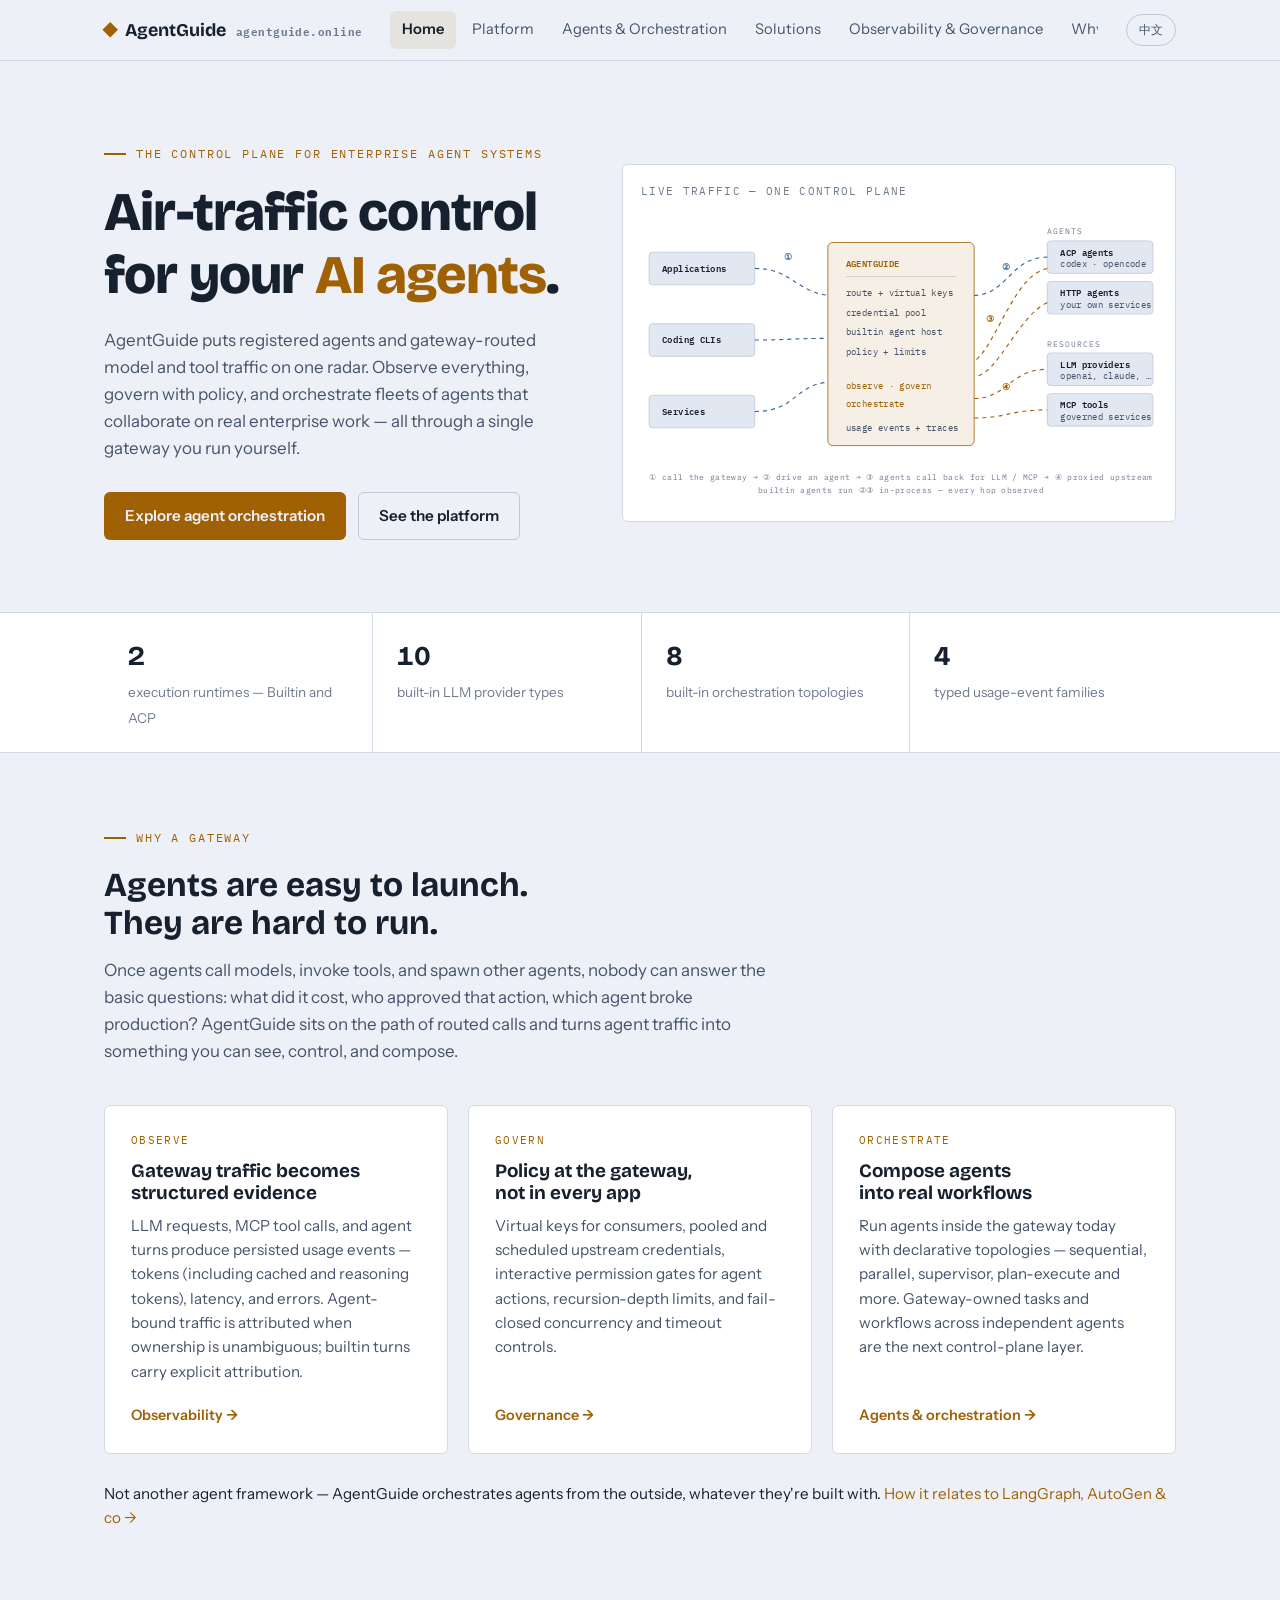
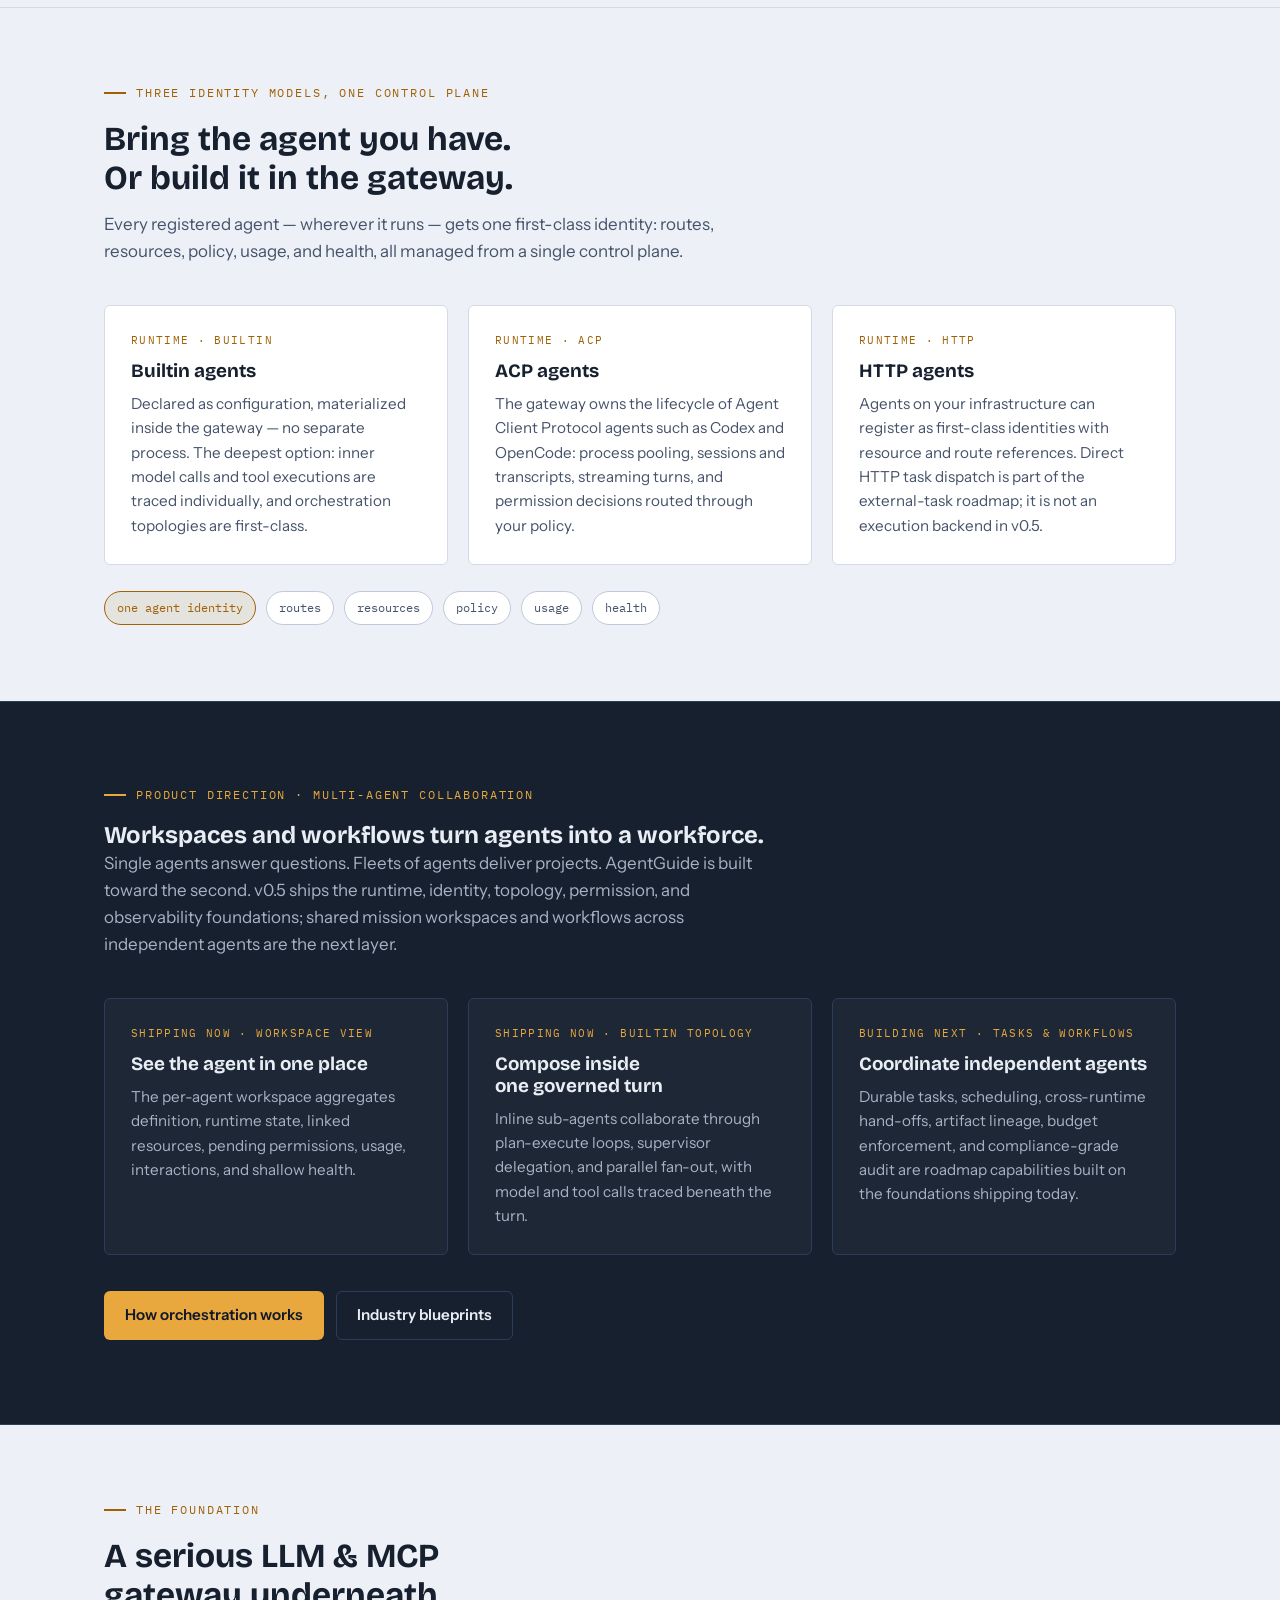
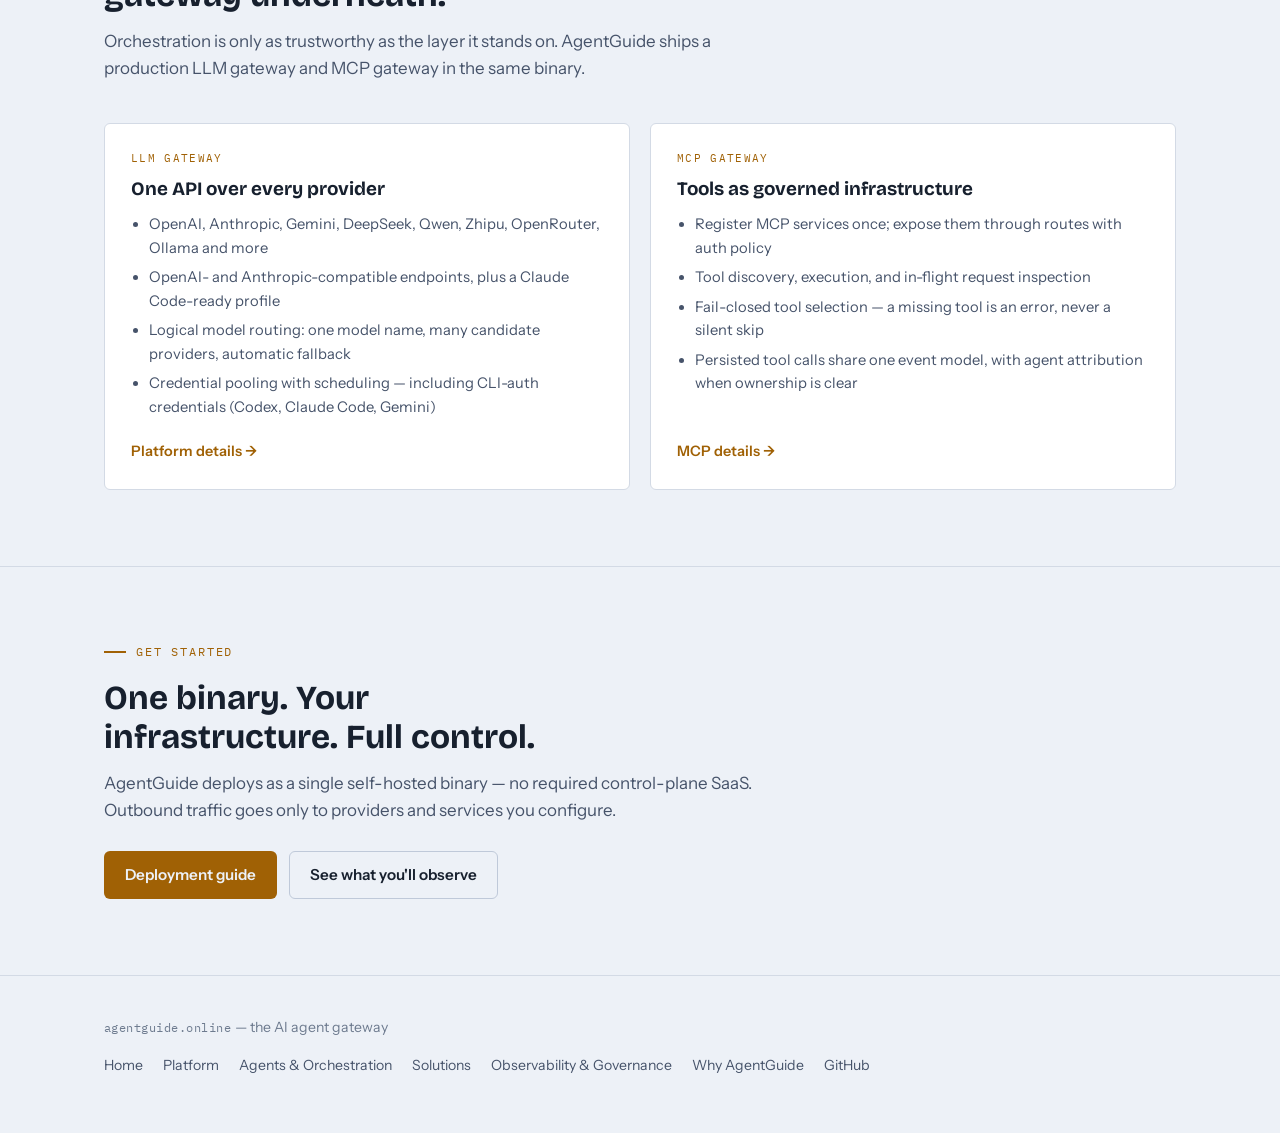
==== website/index.html @ dd6b0e98 "Add product marketing site for agentguide.online" ====
<!doctype html>
<html lang="en">
<head>
<meta charset="utf-8">
<meta name="viewport" content="width=device-width, initial-scale=1">
<title>AgentGuide — Observe, govern &amp; orchestrate your AI agents</title>
<meta name="description" content="AgentGuide is a self-hosted AI agent gateway with shipping runtime, governance, and observability foundations for LLMs, MCP tools, and agents — plus a roadmap for cross-agent orchestration.">
<link rel="preconnect" href="https://fonts.googleapis.com">
<link rel="preconnect" href="https://fonts.gstatic.com" crossorigin>
<link href="https://fonts.googleapis.com/css2?family=Bricolage+Grotesque:wght@600;700;800&family=Instrument+Sans:ital,wght@0,400;0,500;0,600;1,400&family=IBM+Plex+Mono:wght@400;500&display=swap" rel="stylesheet">
<link rel="alternate" hreflang="en" href="https://agentguide.online/">
<link rel="alternate" hreflang="zh" href="https://agentguide.online/zh/">
<link rel="alternate" hreflang="x-default" href="https://agentguide.online/">
<link rel="stylesheet" href="assets/site.css">
</head>
<body>

<header class="nav">
  <div class="wrap nav-inner">
    <a class="brand" href="index.html">
      <span class="brand-mark" aria-hidden="true"></span>
      AgentGuide
      <span class="brand-domain">agentguide.online</span>
    </a>
    <nav class="nav-links" aria-label="Main">
      <a href="index.html" aria-current="page">Home</a>
      <a href="platform.html">Platform</a>
      <a href="agents.html">Agents &amp; Orchestration</a>
      <a href="solutions.html">Solutions</a>
      <a href="observability.html">Observability &amp; Governance</a>
      <a href="why.html">Why AgentGuide</a>
    </nav>
    <a class="lang-switch" href="zh/index.html" lang="zh" hreflang="zh">中文</a>
  </div>
</header>

<main>

  <section class="hero">
    <div class="wrap hero-grid">
      <div>
        <p class="eyebrow">The control plane for enterprise agent systems</p>
        <h1>Air-traffic control for your <em>AI agents</em>.</h1>
        <p class="lede">
          AgentGuide puts registered agents and gateway-routed model and tool traffic on one radar.
          Observe everything, govern with policy, and orchestrate fleets of agents
          that collaborate on real enterprise work — all through a single gateway
          you run yourself.
        </p>
        <div class="cta-row">
          <a class="btn btn-primary" href="agents.html">Explore agent orchestration</a>
          <a class="btn btn-ghost" href="platform.html">See the platform</a>
        </div>
      </div>
      <div class="diagram-frame">
        <span class="kicker">live traffic — one control plane</span>
        <svg viewBox="0 0 640 360" role="img" aria-label="Diagram: consumers drive agents through the AgentGuide gateway; agents call back through the same gateway for LLM and MCP resources">
          <!-- left: consumers -->
          <rect class="dg-box" x="10" y="52" width="130" height="40" rx="4"></rect>
          <text class="dg-label dg-label-strong" x="26" y="76">Applications</text>
          <rect class="dg-box" x="10" y="140" width="130" height="40" rx="4"></rect>
          <text class="dg-label dg-label-strong" x="26" y="164">Coding CLIs</text>
          <rect class="dg-box" x="10" y="228" width="130" height="40" rx="4"></rect>
          <text class="dg-label dg-label-strong" x="26" y="252">Services</text>

          <!-- center: gateway core -->
          <rect class="dg-core" x="230" y="40" width="180" height="250" rx="6"></rect>
          <text class="dg-label dg-label-accent" x="252" y="70" style="font-weight:600">AGENTGUIDE</text>
          <line x1="252" y1="82" x2="388" y2="82" stroke="currentColor" opacity="0.18"></line>
          <text class="dg-label" x="252" y="106">route + virtual keys</text>
          <text class="dg-label" x="252" y="130">credential pool</text>
          <text class="dg-label" x="252" y="154">builtin agent host</text>
          <text class="dg-label" x="252" y="178">policy + limits</text>
          <text class="dg-label dg-label-accent" x="252" y="220">observe · govern</text>
          <text class="dg-label dg-label-accent" x="252" y="242">orchestrate</text>
          <text class="dg-label" x="252" y="272">usage events + traces</text>

          <!-- right: agents — driven by the gateway, calling back through it -->
          <text class="dg-label dg-group" x="500" y="30">agents</text>
          <rect class="dg-box" x="500" y="38" width="130" height="40" rx="4"></rect>
          <text class="dg-label dg-label-strong" x="516" y="56">ACP agents</text>
          <text class="dg-label" x="516" y="70">codex · opencode</text>
          <rect class="dg-box" x="500" y="88" width="130" height="40" rx="4"></rect>
          <text class="dg-label dg-label-strong" x="516" y="106">HTTP agents</text>
          <text class="dg-label" x="516" y="120">your own services</text>

          <!-- right: resources — call-back targets -->
          <text class="dg-label dg-group" x="500" y="168">resources</text>
          <rect class="dg-box" x="500" y="176" width="130" height="40" rx="4"></rect>
          <text class="dg-label dg-label-strong" x="516" y="194">LLM providers</text>
          <text class="dg-label" x="516" y="208">openai, claude, …</text>
          <rect class="dg-box" x="500" y="226" width="130" height="40" rx="4"></rect>
          <text class="dg-label dg-label-strong" x="516" y="244">MCP tools</text>
          <text class="dg-label" x="516" y="258">governed services</text>

          <!-- flows ①②: consumers drive agents -->
          <path class="dg-flow" d="M140 72 C 185 72, 190 100, 230 105"></path>
          <path class="dg-flow" d="M140 160 C 185 160, 185 158, 230 158"></path>
          <path class="dg-flow" d="M140 248 C 190 248, 190 215, 230 212"></path>
          <path class="dg-flow" d="M410 105 C 450 105, 455 58, 500 58"></path>
          <!-- flows ③④: agents call back for LLM / MCP -->
          <path class="dg-flow dg-flow-b" d="M500 72 C 460 80, 440 160, 412 185"></path>
          <path class="dg-flow dg-flow-b" d="M500 114 C 465 130, 440 200, 412 205"></path>
          <path class="dg-flow dg-flow-b" d="M410 232 C 450 232, 455 196, 500 196"></path>
          <path class="dg-flow dg-flow-b" d="M410 256 C 450 256, 455 246, 500 246"></path>

          <!-- flow numbers -->
          <text class="dg-num dg-num-a" x="176" y="62">①</text>
          <text class="dg-num dg-num-a" x="444" y="74">②</text>
          <text class="dg-num dg-num-b" x="424" y="138">③</text>
          <text class="dg-num dg-num-b" x="444" y="222">④</text>

          <!-- caption -->
          <text class="dg-label dg-caption" x="320" y="332">① call the gateway → ② drive an agent → ③ agents call back for LLM / MCP → ④ proxied upstream</text>
          <text class="dg-label dg-caption" x="320" y="348">builtin agents run ②③ in-process — every hop observed</text>
        </svg>
      </div>
    </div>
  </section>

  <div class="stat-strip">
    <div class="wrap stat-strip-inner">
      <div class="stat"><b>2</b><span>execution runtimes — Builtin and ACP</span></div>
      <div class="stat"><b>10</b><span>built-in LLM provider types</span></div>
      <div class="stat"><b>8</b><span>built-in orchestration topologies</span></div>
      <div class="stat"><b>4</b><span>typed usage-event families</span></div>
    </div>
  </div>

  <section class="section">
    <div class="wrap">
      <p class="eyebrow">Why a gateway</p>
      <h2>Agents are easy to launch. They are hard to run.</h2>
      <p class="lede">
        Once agents call models, invoke tools, and spawn other agents, nobody can
        answer the basic questions: what did it cost, who approved that action,
        which agent broke production? AgentGuide sits on the path of routed calls
        and turns agent traffic into something you can see, control, and compose.
      </p>
      <div class="card-grid">
        <div class="card">
          <span class="kicker">Observe</span>
          <h3>Gateway traffic becomes structured evidence</h3>
          <p>
            LLM requests, MCP tool calls, and agent turns produce persisted usage
            events — tokens (including cached and reasoning tokens), latency, and
            errors. Agent-bound traffic is attributed when ownership is unambiguous;
            builtin turns carry explicit attribution.
          </p>
          <a class="more" href="observability.html">Observability →</a>
        </div>
        <div class="card">
          <span class="kicker">Govern</span>
          <h3>Policy at the gateway, not in every app</h3>
          <p>
            Virtual keys for consumers, pooled and scheduled upstream credentials,
            interactive permission gates for agent actions, recursion-depth limits,
            and fail-closed concurrency and timeout controls.
          </p>
          <a class="more" href="observability.html#governance">Governance →</a>
        </div>
        <div class="card">
          <span class="kicker">Orchestrate</span>
          <h3>Compose agents into real workflows</h3>
          <p>
            Run agents inside the gateway today with declarative topologies —
            sequential, parallel, supervisor, plan-execute and more. Gateway-owned
            tasks and workflows across independent agents are the next control-plane layer.
          </p>
          <a class="more" href="agents.html">Agents &amp; orchestration →</a>
        </div>
      </div>
      <p style="margin-top: 28px; font-size: 0.95rem;">
        Not another agent framework — AgentGuide orchestrates agents from the
        outside, whatever they're built with.
        <a href="why.html">How it relates to LangGraph, AutoGen &amp; co →</a>
      </p>
    </div>
  </section>

  <section class="section">
    <div class="wrap">
      <p class="eyebrow">Three identity models, one control plane</p>
      <h2>Bring the agent you have. Or build it in the gateway.</h2>
      <p class="lede">
        Every registered agent — wherever it runs — gets one first-class identity: routes,
        resources, policy, usage, and health, all managed from a single control plane.
      </p>
      <div class="card-grid">
        <div class="card">
          <span class="kicker">runtime · builtin</span>
          <h3>Builtin agents</h3>
          <p>
            Declared as configuration, materialized inside the gateway — no separate
            process. The deepest option: inner model calls and tool executions are
            traced individually, and orchestration topologies are first-class.
          </p>
        </div>
        <div class="card">
          <span class="kicker">runtime · acp</span>
          <h3>ACP agents</h3>
          <p>
            The gateway owns the lifecycle of Agent Client Protocol agents such as
            Codex and OpenCode: process pooling, sessions and transcripts, streaming
            turns, and permission decisions routed through your policy.
          </p>
        </div>
        <div class="card">
          <span class="kicker">runtime · http</span>
          <h3>HTTP agents</h3>
          <p>
            Agents on your infrastructure can register as first-class identities
            with resource and route references. Direct HTTP task dispatch is part
            of the external-task roadmap; it is not an execution backend in v0.5.
          </p>
        </div>
      </div>
      <div class="chip-row">
        <span class="chip chip-accent">one agent identity</span>
        <span class="chip">routes</span>
        <span class="chip">resources</span>
        <span class="chip">policy</span>
        <span class="chip">usage</span>
        <span class="chip">health</span>
      </div>
    </div>
  </section>

  <section class="band">
    <div class="wrap">
      <p class="eyebrow">Product direction · multi-agent collaboration</p>
      <h2>Workspaces and workflows turn agents into a workforce.</h2>
      <p class="lede">
        Single agents answer questions. Fleets of agents deliver projects.
        AgentGuide is built toward the second. v0.5 ships the runtime, identity,
        topology, permission, and observability foundations; shared mission
        workspaces and workflows across independent agents are the next layer.
      </p>
      <div class="card-grid">
        <div class="card">
          <span class="kicker">shipping now · workspace view</span>
          <h3>See the agent in one place</h3>
          <p>
            The per-agent workspace aggregates definition, runtime state, linked
            resources, pending permissions, usage, interactions, and shallow health.
          </p>
        </div>
        <div class="card">
          <span class="kicker">shipping now · builtin topology</span>
          <h3>Compose inside one governed turn</h3>
          <p>
            Inline sub-agents collaborate through plan-execute loops, supervisor
            delegation, and parallel fan-out, with model and tool calls traced
            beneath the turn.
          </p>
        </div>
        <div class="card">
          <span class="kicker">building next · tasks &amp; workflows</span>
          <h3>Coordinate independent agents</h3>
          <p>
            Durable tasks, scheduling, cross-runtime hand-offs, artifact lineage,
            budget enforcement, and compliance-grade audit are roadmap capabilities
            built on the foundations shipping today.
          </p>
        </div>
      </div>
      <div class="cta-row" style="margin-top: 36px;">
        <a class="btn btn-primary" href="agents.html#orchestration">How orchestration works</a>
        <a class="btn btn-ghost" href="solutions.html">Industry blueprints</a>
      </div>
    </div>
  </section>

  <section class="section">
    <div class="wrap">
      <p class="eyebrow">The foundation</p>
      <h2>A serious LLM &amp; MCP gateway underneath.</h2>
      <p class="lede">
        Orchestration is only as trustworthy as the layer it stands on. AgentGuide
        ships a production LLM gateway and MCP gateway in the same binary.
      </p>
      <div class="card-grid cols-2">
        <div class="card">
          <span class="kicker">llm gateway</span>
          <h3>One API over every provider</h3>
          <ul>
            <li>OpenAI, Anthropic, Gemini, DeepSeek, Qwen, Zhipu, OpenRouter, Ollama and more</li>
            <li>OpenAI- and Anthropic-compatible endpoints, plus a Claude Code-ready profile</li>
            <li>Logical model routing: one model name, many candidate providers, automatic fallback</li>
            <li>Credential pooling with scheduling — including CLI-auth credentials (Codex, Claude Code, Gemini)</li>
          </ul>
          <a class="more" href="platform.html">Platform details →</a>
        </div>
        <div class="card">
          <span class="kicker">mcp gateway</span>
          <h3>Tools as governed infrastructure</h3>
          <ul>
            <li>Register MCP services once; expose them through routes with auth policy</li>
            <li>Tool discovery, execution, and in-flight request inspection</li>
            <li>Fail-closed tool selection — a missing tool is an error, never a silent skip</li>
            <li>Persisted tool calls share one event model, with agent attribution when ownership is clear</li>
          </ul>
          <a class="more" href="platform.html#mcp">MCP details →</a>
        </div>
      </div>
    </div>
  </section>

  <section class="section cta-final">
    <div class="wrap">
      <p class="eyebrow">Get started</p>
      <h2>One binary. Your infrastructure. Full control.</h2>
      <p class="lede">
        AgentGuide deploys as a single self-hosted binary — no required control-plane
        SaaS. Outbound traffic goes only to providers and services you configure.
      </p>
      <div class="cta-row">
        <a class="btn btn-primary" href="platform.html#deploy">Deployment guide</a>
        <a class="btn btn-ghost" href="observability.html">See what you'll observe</a>
      </div>
    </div>
  </section>

</main>

<footer>
  <div class="wrap footer-inner">
    <div>
      <span class="footer-domain">agentguide.online</span> — the AI agent gateway
    </div>
    <nav class="footer-links" aria-label="Footer">
      <a href="index.html">Home</a>
      <a href="platform.html">Platform</a>
      <a href="agents.html">Agents &amp; Orchestration</a>
      <a href="solutions.html">Solutions</a>
      <a href="observability.html">Observability &amp; Governance</a>
      <a href="why.html">Why AgentGuide</a>
      <a href="https://github.com/agent-guide/agent-gateway">GitHub</a>
    </nav>
  </div>
</footer>

</body>
</html>
---- website/assets/site.css ----
/* AgentGuide product site — shared design system
   Theme: "control tower" — deep ink-blue ground, amber signal accent, steel diagram lines */

:root {
  /* light theme (cool paper) */
  --bg: #edf1f7;
  --surface: #ffffff;
  --surface-2: #e2e8f1;
  --ink: #17202e;
  --ink-2: #46536a;
  --ink-3: #6e7b8f;
  --line: #d3dae5;
  --line-2: #bfc9d9;
  --accent: #a06105;
  --accent-strong: #7f4c02;
  --accent-soft: rgba(160, 97, 5, 0.1);
  --steel: #38699e;
  --good: #2e7d5b;
  --bad: #b4453d;
  --band-bg: #17202e;
  --band-ink: #e9edf4;
  --band-ink-2: #a7b2c4;
  --band-line: #2c3d5c;
  --band-accent: #e8a83e;
  --code-bg: #10182a;
  --code-ink: #cfd8e6;

  --font-display: "Bricolage Grotesque", "Avenir Next", "Segoe UI", "Trebuchet MS", "PingFang SC", "Hiragino Sans GB", "Noto Sans SC", "Microsoft YaHei", sans-serif;
  --font-body: "Instrument Sans", "Helvetica Neue", "Segoe UI", "PingFang SC", "Hiragino Sans GB", "Noto Sans SC", "Microsoft YaHei", Arial, sans-serif;
  --font-mono: "IBM Plex Mono", ui-monospace, "SF Mono", Menlo, Consolas, monospace;

  --maxw: 1120px;
  --radius: 6px;
}

@media (prefers-color-scheme: dark) {
  :root {
    --bg: #0b111e;
    --surface: #121a2a;
    --surface-2: #1a2539;
    --ink: #e9edf4;
    --ink-2: #a7b2c4;
    --ink-3: #7c889d;
    --line: #223049;
    --line-2: #2d3e5e;
    --accent: #e8a83e;
    --accent-strong: #f2be63;
    --accent-soft: rgba(232, 168, 62, 0.13);
    --steel: #6fa3d8;
    --good: #55b58a;
    --bad: #d9756c;
    --band-bg: #080d17;
    --band-ink: #e9edf4;
    --band-ink-2: #a7b2c4;
    --band-line: #26344f;
    --band-accent: #e8a83e;
    --code-bg: #0a101d;
    --code-ink: #cfd8e6;
  }
}

:root[data-theme="dark"] {
  --bg: #0b111e;
  --surface: #121a2a;
  --surface-2: #1a2539;
  --ink: #e9edf4;
  --ink-2: #a7b2c4;
  --ink-3: #7c889d;
  --line: #223049;
  --line-2: #2d3e5e;
  --accent: #e8a83e;
  --accent-strong: #f2be63;
  --accent-soft: rgba(232, 168, 62, 0.13);
  --steel: #6fa3d8;
  --good: #55b58a;
  --bad: #d9756c;
  --band-bg: #080d17;
  --band-ink: #e9edf4;
  --band-ink-2: #a7b2c4;
  --band-line: #26344f;
  --band-accent: #e8a83e;
  --code-bg: #0a101d;
  --code-ink: #cfd8e6;
}

:root[data-theme="light"] {
  --bg: #edf1f7;
  --surface: #ffffff;
  --surface-2: #e2e8f1;
  --ink: #17202e;
  --ink-2: #46536a;
  --ink-3: #6e7b8f;
  --line: #d3dae5;
  --line-2: #bfc9d9;
  --accent: #a06105;
  --accent-strong: #7f4c02;
  --accent-soft: rgba(160, 97, 5, 0.1);
  --steel: #38699e;
  --good: #2e7d5b;
  --bad: #b4453d;
  --band-bg: #17202e;
  --band-ink: #e9edf4;
  --band-ink-2: #a7b2c4;
  --band-line: #2c3d5c;
  --band-accent: #e8a83e;
  --code-bg: #10182a;
  --code-ink: #cfd8e6;
}

* { box-sizing: border-box; }

html { scroll-behavior: smooth; }

body {
  margin: 0;
  background: var(--bg);
  color: var(--ink);
  font-family: var(--font-body);
  font-size: 1.0rem;
  line-height: 1.6;
  -webkit-font-smoothing: antialiased;
}

a { color: var(--accent); text-decoration: none; }
a:hover { text-decoration: underline; }
a:focus-visible, button:focus-visible {
  outline: 2px solid var(--accent);
  outline-offset: 2px;
  border-radius: 2px;
}

h1, h2, h3 {
  font-family: var(--font-display);
  line-height: 1.15;
  text-wrap: balance;
  margin: 0;
}

p { margin: 0; }

.wrap {
  max-width: var(--maxw);
  margin: 0 auto;
  padding: 0 24px;
}

/* ---------- nav ---------- */

.nav {
  border-bottom: 1px solid var(--line);
  background: var(--bg);
  position: sticky;
  top: 0;
  z-index: 20;
}

.nav-inner {
  display: flex;
  align-items: center;
  gap: 28px;
  height: 60px;
}

.brand {
  display: flex;
  align-items: baseline;
  gap: 10px;
  font-family: var(--font-display);
  font-weight: 700;
  font-size: 1.12rem;
  color: var(--ink);
  margin-right: auto;
}
.brand:hover { text-decoration: none; }

.brand-mark {
  width: 11px;
  height: 11px;
  background: var(--accent);
  transform: rotate(45deg) translateY(-1px);
  display: inline-block;
  flex: none;
}

.brand-domain {
  font-family: var(--font-mono);
  font-size: 0.68rem;
  color: var(--ink-3);
  letter-spacing: 0.04em;
}

.nav-links {
  display: flex;
  gap: 4px;
  overflow-x: auto;
}

.nav-links a {
  color: var(--ink-2);
  font-size: 0.92rem;
  padding: 7px 12px;
  border-radius: var(--radius);
  white-space: nowrap;
}
.nav-links a:hover { color: var(--ink); text-decoration: none; background: var(--surface-2); }
.nav-links a[aria-current="page"] {
  color: var(--ink);
  background: var(--accent-soft);
  font-weight: 600;
}

.lang-switch {
  flex: none;
  font-family: var(--font-mono);
  font-size: 0.76rem;
  padding: 5px 12px;
  border: 1px solid var(--line-2);
  border-radius: 999px;
  color: var(--ink-2);
  white-space: nowrap;
}
.lang-switch:hover {
  border-color: var(--accent);
  color: var(--accent);
  text-decoration: none;
}

:lang(zh) .lede,
:lang(zh) .card p,
:lang(zh) .feature-list li,
:lang(zh) td {
  line-height: 1.75;
}

/* ---------- shared section furniture ---------- */

.section { padding: 76px 0; }
.section + .section { border-top: 1px solid var(--line); }

.eyebrow {
  font-family: var(--font-mono);
  font-size: 0.72rem;
  letter-spacing: 0.16em;
  text-transform: uppercase;
  color: var(--accent);
  display: flex;
  align-items: center;
  gap: 10px;
  margin-bottom: 18px;
}
.eyebrow::before {
  content: "";
  width: 22px;
  height: 2px;
  background: var(--accent);
  flex: none;
}

.section h2 {
  font-size: clamp(1.6rem, 3vw, 2.1rem);
  font-weight: 700;
  max-width: 26ch;
  margin-bottom: 14px;
}

.lede {
  color: var(--ink-2);
  font-size: 1.06rem;
  max-width: 62ch;
}

.kicker {
  font-family: var(--font-mono);
  font-size: 0.7rem;
  letter-spacing: 0.12em;
  text-transform: uppercase;
  color: var(--ink-3);
}

/* ---------- hero ---------- */

.hero { padding: 84px 0 72px; }

.hero-grid {
  display: grid;
  grid-template-columns: minmax(0, 5fr) minmax(0, 6fr);
  gap: 56px;
  align-items: center;
}

.hero h1 {
  font-size: clamp(2.3rem, 5vw, 3.4rem);
  font-weight: 800;
  letter-spacing: -0.015em;
  margin-bottom: 20px;
}

.hero h1 em {
  font-style: normal;
  color: var(--accent);
}

.hero .lede { margin-bottom: 30px; }

.cta-row { display: flex; gap: 12px; flex-wrap: wrap; }

.btn {
  display: inline-block;
  padding: 11px 20px;
  border-radius: var(--radius);
  font-weight: 600;
  font-size: 0.95rem;
  border: 1px solid transparent;
}
.btn:hover { text-decoration: none; }

.btn-primary {
  background: var(--accent);
  color: var(--bg);
}
.btn-primary:hover { background: var(--accent-strong); }

.btn-ghost {
  border-color: var(--line-2);
  color: var(--ink);
}
.btn-ghost:hover { border-color: var(--accent); color: var(--accent); }

/* hero diagram */

.diagram-frame {
  border: 1px solid var(--line);
  border-radius: var(--radius);
  background: var(--surface);
  padding: 18px;
  overflow-x: auto;
}

.diagram-frame .kicker { margin-bottom: 10px; display: block; }

.diagram-frame svg { display: block; width: 100%; height: auto; min-width: 520px; }

.dg-box { fill: var(--surface-2); stroke: var(--line-2); }
.dg-core { fill: var(--accent-soft); stroke: var(--accent); }
.dg-label {
  font-family: var(--font-mono);
  font-size: 11px;
  fill: var(--ink-2);
  letter-spacing: 0.04em;
}
.dg-label-strong { fill: var(--ink); font-weight: 600; }
.dg-label-accent { fill: var(--accent); }
.dg-flow {
  fill: none;
  stroke: var(--steel);
  stroke-width: 1.4;
  stroke-dasharray: 5 5;
  animation: dgflow 1.6s linear infinite;
}
.dg-flow-b { stroke: var(--accent); }
.dg-num {
  font-family: var(--font-mono);
  font-size: 10.5px;
  font-weight: 600;
}
.dg-num-a { fill: var(--steel); }
.dg-num-b { fill: var(--accent); }
.dg-group {
  fill: var(--ink-3);
  font-size: 9.5px;
  letter-spacing: 0.12em;
  text-transform: uppercase;
}
.dg-caption {
  text-anchor: middle;
  fill: var(--ink-3);
  font-size: 10px;
}
@keyframes dgflow { to { stroke-dashoffset: -20; } }
@media (prefers-reduced-motion: reduce) {
  .dg-flow { animation: none; }
}

/* ---------- stat strip ---------- */

.stat-strip {
  border-top: 1px solid var(--line);
  border-bottom: 1px solid var(--line);
  background: var(--surface);
}

.stat-strip-inner {
  display: grid;
  grid-template-columns: repeat(4, 1fr);
  gap: 1px;
}

.stat {
  padding: 22px 24px;
  border-left: 1px solid var(--line);
}
.stat:first-child { border-left: none; }

.stat b {
  display: block;
  font-family: var(--font-display);
  font-size: 1.7rem;
  font-weight: 700;
  font-variant-numeric: tabular-nums;
  color: var(--ink);
}

.stat span { font-size: 0.85rem; color: var(--ink-3); }

/* ---------- cards ---------- */

.card-grid {
  display: grid;
  grid-template-columns: repeat(3, 1fr);
  gap: 20px;
  margin-top: 40px;
}

.card-grid.cols-2 { grid-template-columns: repeat(2, 1fr); }
.card-grid.cols-4 { grid-template-columns: repeat(4, 1fr); }

.card {
  background: var(--surface);
  border: 1px solid var(--line);
  border-radius: var(--radius);
  padding: 26px;
  display: flex;
  flex-direction: column;
  gap: 10px;
}

.card .kicker { color: var(--accent); }

.card h3 {
  font-size: 1.18rem;
  font-weight: 700;
}

.card p { color: var(--ink-2); font-size: 0.95rem; }

.card ul {
  margin: 4px 0 0;
  padding-left: 18px;
  color: var(--ink-2);
  font-size: 0.92rem;
  display: flex;
  flex-direction: column;
  gap: 6px;
}

.card .more { margin-top: auto; padding-top: 10px; font-size: 0.9rem; font-weight: 600; }

/* ---------- chips ---------- */

.chip-row { display: flex; flex-wrap: wrap; gap: 10px; margin-top: 26px; }

.chip {
  font-family: var(--font-mono);
  font-size: 0.78rem;
  padding: 6px 12px;
  border: 1px solid var(--line-2);
  border-radius: 999px;
  color: var(--ink-2);
  background: var(--surface);
}

.chip-accent { border-color: var(--accent); color: var(--accent); background: var(--accent-soft); }

/* ---------- feature rows ---------- */

.feature-row {
  display: grid;
  grid-template-columns: minmax(0, 2fr) minmax(0, 3fr);
  gap: 48px;
  align-items: start;
  padding: 44px 0;
  border-top: 1px solid var(--line);
}
.feature-row:first-of-type { border-top: none; padding-top: 8px; }

.feature-row h3 { font-size: 1.35rem; font-weight: 700; margin-bottom: 10px; }
.feature-row .kicker { display: block; margin-bottom: 10px; color: var(--accent); }
.feature-row > div > p { color: var(--ink-2); max-width: 56ch; }

.feature-list {
  display: grid;
  grid-template-columns: repeat(2, 1fr);
  gap: 16px 24px;
  margin: 0;
  padding: 0;
  list-style: none;
}

.feature-list li {
  border-left: 2px solid var(--line-2);
  padding-left: 14px;
  font-size: 0.93rem;
  color: var(--ink-2);
}

.feature-list li b { display: block; color: var(--ink); font-weight: 600; margin-bottom: 2px; }

/* ---------- table ---------- */

.table-scroll { overflow-x: auto; margin-top: 36px; border: 1px solid var(--line); border-radius: var(--radius); }

table {
  width: 100%;
  border-collapse: collapse;
  background: var(--surface);
  font-size: 0.92rem;
  min-width: 720px;
}

th, td {
  text-align: left;
  padding: 13px 18px;
  border-bottom: 1px solid var(--line);
  vertical-align: top;
}

th {
  font-family: var(--font-mono);
  font-size: 0.7rem;
  letter-spacing: 0.1em;
  text-transform: uppercase;
  color: var(--ink-3);
  background: var(--surface-2);
  font-weight: 600;
}

tbody tr:last-child td { border-bottom: none; }

td:first-child { font-weight: 600; white-space: nowrap; }
td { color: var(--ink-2); }

.tag {
  display: inline-block;
  font-family: var(--font-mono);
  font-size: 0.72rem;
  padding: 2px 9px;
  border-radius: 999px;
  background: var(--accent-soft);
  color: var(--accent);
  white-space: nowrap;
}
.tag-steel { background: transparent; border: 1px solid var(--line-2); color: var(--steel); }

/* ---------- dark band (flagship section) ---------- */

.band {
  background: var(--band-bg);
  color: var(--band-ink);
  padding: 84px 0;
  border-top: 1px solid var(--band-line);
  border-bottom: 1px solid var(--band-line);
}

.band .eyebrow { color: var(--band-accent); }
.band .eyebrow::before { background: var(--band-accent); }
.band h2 { color: var(--band-ink); }
.band .lede { color: var(--band-ink-2); }

.band .card {
  background: rgba(255, 255, 255, 0.03);
  border-color: var(--band-line);
}
.band .card h3 { color: var(--band-ink); }
.band .card p, .band .card ul { color: var(--band-ink-2); }
.band .card .kicker { color: var(--band-accent); }

.band .btn-primary { background: var(--band-accent); color: #10182a; }
.band .btn-primary:hover { background: #f2be63; }
.band .btn-ghost { border-color: var(--band-line); color: var(--band-ink); }
.band .btn-ghost:hover { border-color: var(--band-accent); color: var(--band-accent); }

/* ---------- code block ---------- */

.code-block {
  background: var(--code-bg);
  color: var(--code-ink);
  border-radius: var(--radius);
  border: 1px solid var(--band-line);
  padding: 20px 22px;
  overflow-x: auto;
  font-family: var(--font-mono);
  font-size: 0.82rem;
  line-height: 1.65;
  margin-top: 30px;
}

.code-block .c { color: #667899; }
.code-block .k { color: #e8a83e; }
.code-block .s { color: #8fbe8f; }

pre { margin: 0; }

/* ---------- event table mock ---------- */

.mono-cell { font-family: var(--font-mono); font-size: 0.8rem; white-space: nowrap; }
.num { font-variant-numeric: tabular-nums; text-align: right; }
td.num { font-family: var(--font-mono); font-size: 0.82rem; }
.ok-dot, .err-dot {
  display: inline-block;
  width: 7px;
  height: 7px;
  border-radius: 50%;
  margin-right: 7px;
  vertical-align: 1px;
}
.ok-dot { background: var(--good); }
.err-dot { background: var(--bad); }

/* ---------- pipeline (solutions page) ---------- */

.pipeline {
  display: flex;
  flex-wrap: wrap;
  align-items: center;
  gap: 10px;
  margin: 34px 0 6px;
}

.p-step {
  font-family: var(--font-mono);
  font-size: 0.78rem;
  padding: 8px 14px;
  border: 1px solid var(--line-2);
  border-radius: var(--radius);
  background: var(--surface);
  color: var(--ink);
  white-space: nowrap;
}

.p-step small {
  display: block;
  font-size: 0.64rem;
  color: var(--ink-3);
  letter-spacing: 0.06em;
  text-transform: uppercase;
  margin-top: 2px;
}

.p-human {
  border-color: var(--accent);
  background: var(--accent-soft);
}
.p-human small { color: var(--accent); }

.p-arrow {
  font-family: var(--font-mono);
  color: var(--steel);
  flex: none;
  user-select: none;
}

.p-par {
  display: flex;
  flex-direction: column;
  gap: 6px;
  border: 1px dashed var(--line-2);
  border-radius: var(--radius);
  padding: 8px;
}

.pipeline-caption {
  font-family: var(--font-mono);
  font-size: 0.68rem;
  letter-spacing: 0.1em;
  text-transform: uppercase;
  color: var(--ink-3);
  margin-bottom: 34px;
}

/* ---------- layer stack (why page) ---------- */

.layer-stack {
  margin-top: 36px;
  display: flex;
  flex-direction: column;
  gap: 8px;
}

.layer {
  display: grid;
  grid-template-columns: 220px minmax(0, 1fr) auto;
  gap: 8px 24px;
  align-items: baseline;
  background: var(--surface);
  border: 1px solid var(--line);
  border-radius: var(--radius);
  padding: 16px 22px;
}

.layer b {
  font-family: var(--font-display);
  font-size: 1.02rem;
  font-weight: 700;
}

.layer p { color: var(--ink-2); font-size: 0.92rem; }

.tag-good { background: rgba(62, 155, 112, 0.14); color: var(--good); }
.tag-dim { background: transparent; border: 1px solid var(--line-2); color: var(--ink-3); }

@media (max-width: 760px) {
  .layer { grid-template-columns: 1fr auto; }
  .layer p { grid-column: 1 / -1; }
}

/* ---------- page header (subpages) ---------- */

.page-head { padding: 72px 0 56px; }
.page-head h1 {
  font-size: clamp(2rem, 4.5vw, 2.9rem);
  font-weight: 800;
  letter-spacing: -0.01em;
  margin-bottom: 16px;
  max-width: 22ch;
}
.page-head .lede { max-width: 64ch; }

/* ---------- CTA + footer ---------- */

.cta-final { text-align: left; }
.cta-final .cta-row { margin-top: 26px; }

footer {
  border-top: 1px solid var(--line);
  padding: 40px 0 56px;
  color: var(--ink-3);
  font-size: 0.88rem;
}

.footer-inner {
  display: flex;
  flex-wrap: wrap;
  gap: 16px 40px;
  align-items: baseline;
  justify-content: space-between;
}

.footer-links { display: flex; flex-wrap: wrap; gap: 20px; }
.footer-links a { color: var(--ink-2); }

.footer-domain { font-family: var(--font-mono); font-size: 0.78rem; letter-spacing: 0.04em; }

/* ---------- responsive ---------- */

@media (max-width: 900px) {
  .hero-grid { grid-template-columns: 1fr; gap: 40px; }
  .card-grid, .card-grid.cols-4 { grid-template-columns: repeat(2, 1fr); }
  .feature-row { grid-template-columns: 1fr; gap: 24px; }
  .stat-strip-inner { grid-template-columns: repeat(2, 1fr); }
  .stat:nth-child(3) { border-left: none; }
  .stat { border-top: 1px solid var(--line); }
  .stat:nth-child(-n+2) { border-top: none; }
}

@media (max-width: 600px) {
  .card-grid, .card-grid.cols-2, .card-grid.cols-4 { grid-template-columns: 1fr; }
  .feature-list { grid-template-columns: 1fr; }
  .section { padding: 56px 0; }
  .nav-inner { gap: 12px; }
  .brand-domain { display: none; }
}
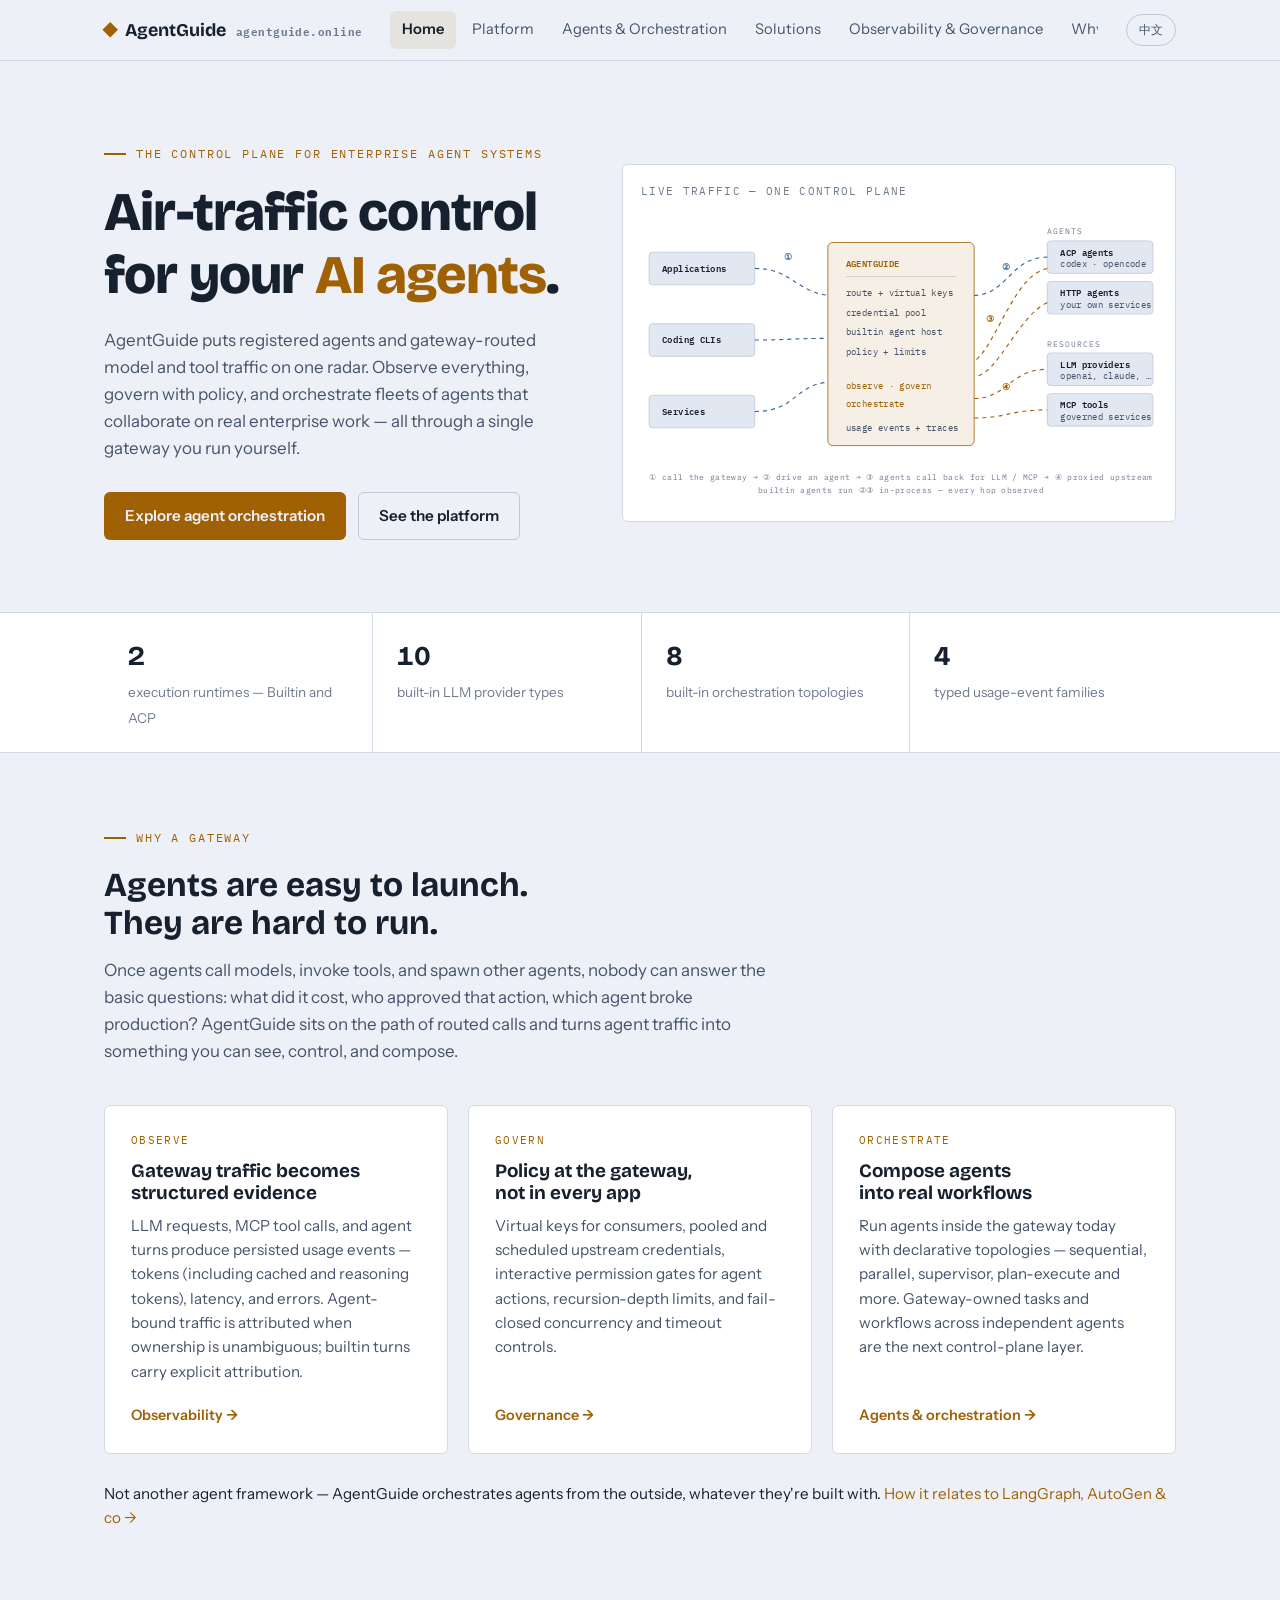
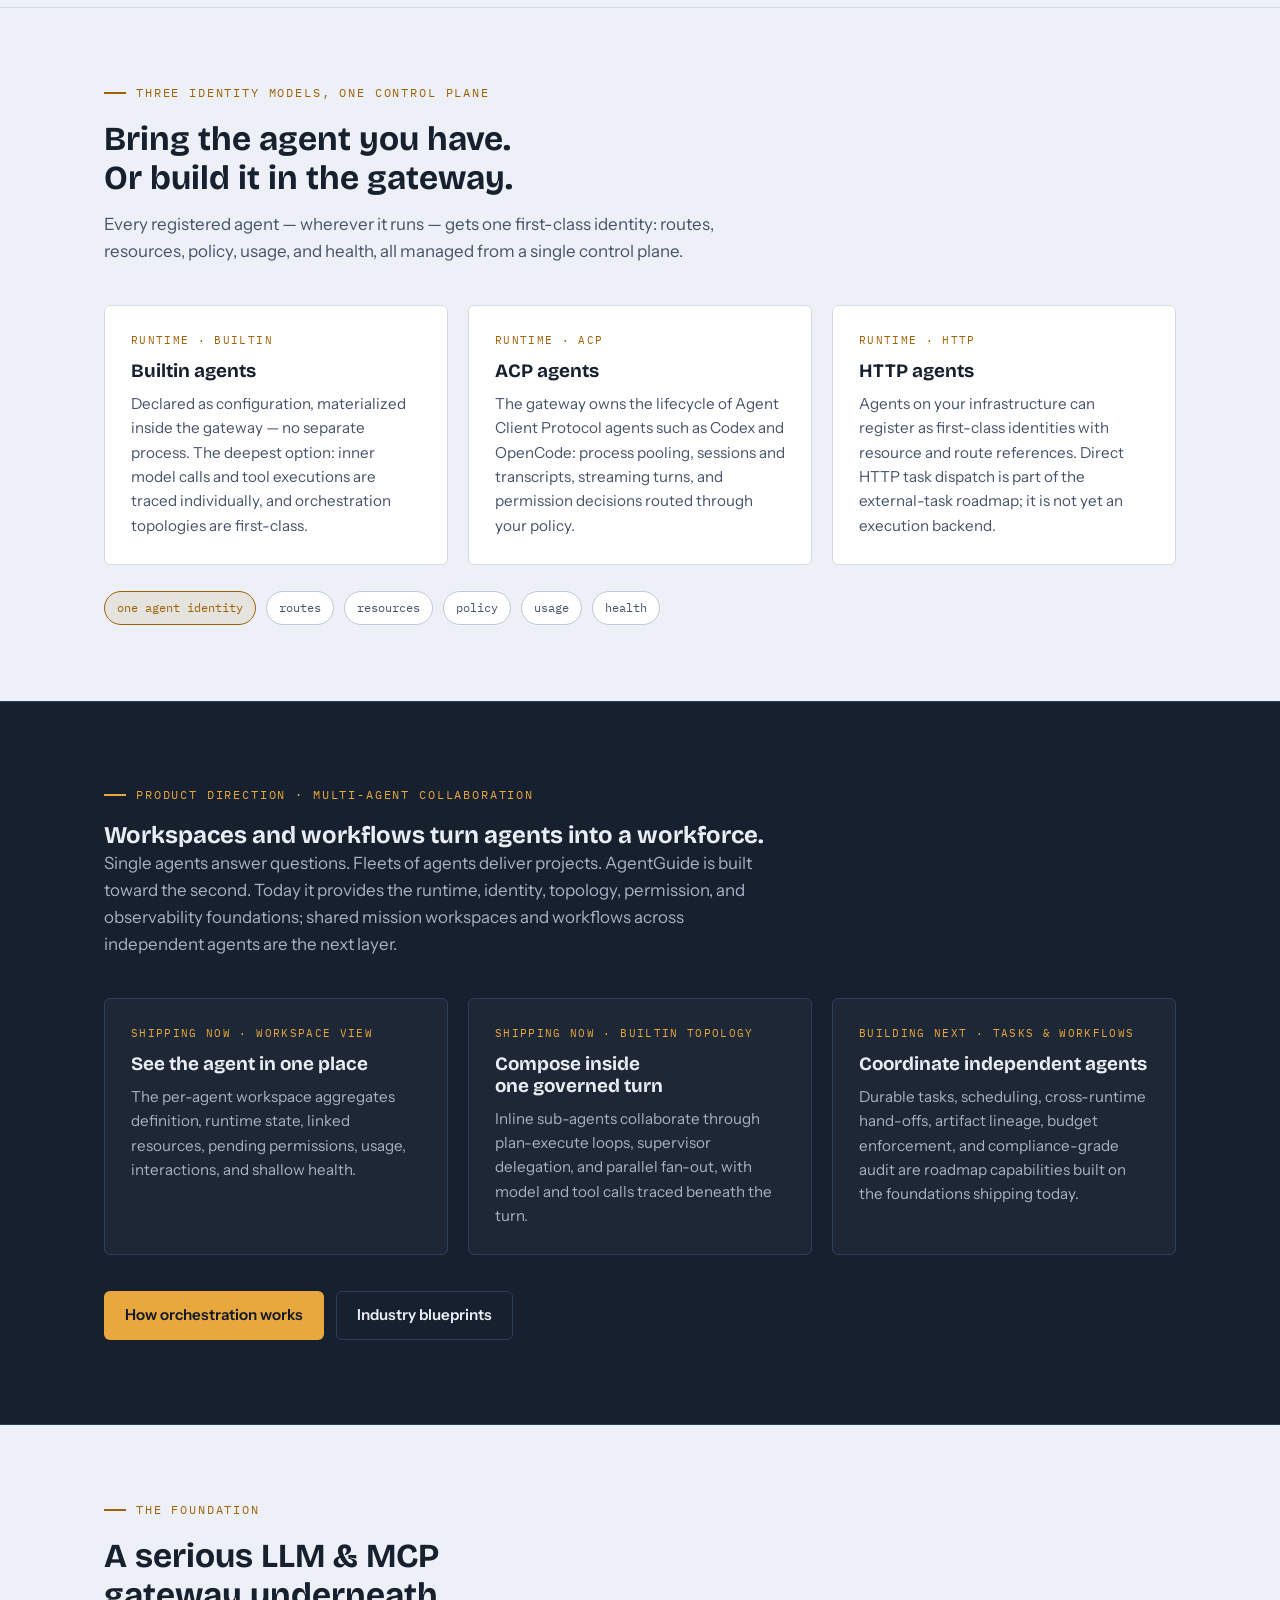
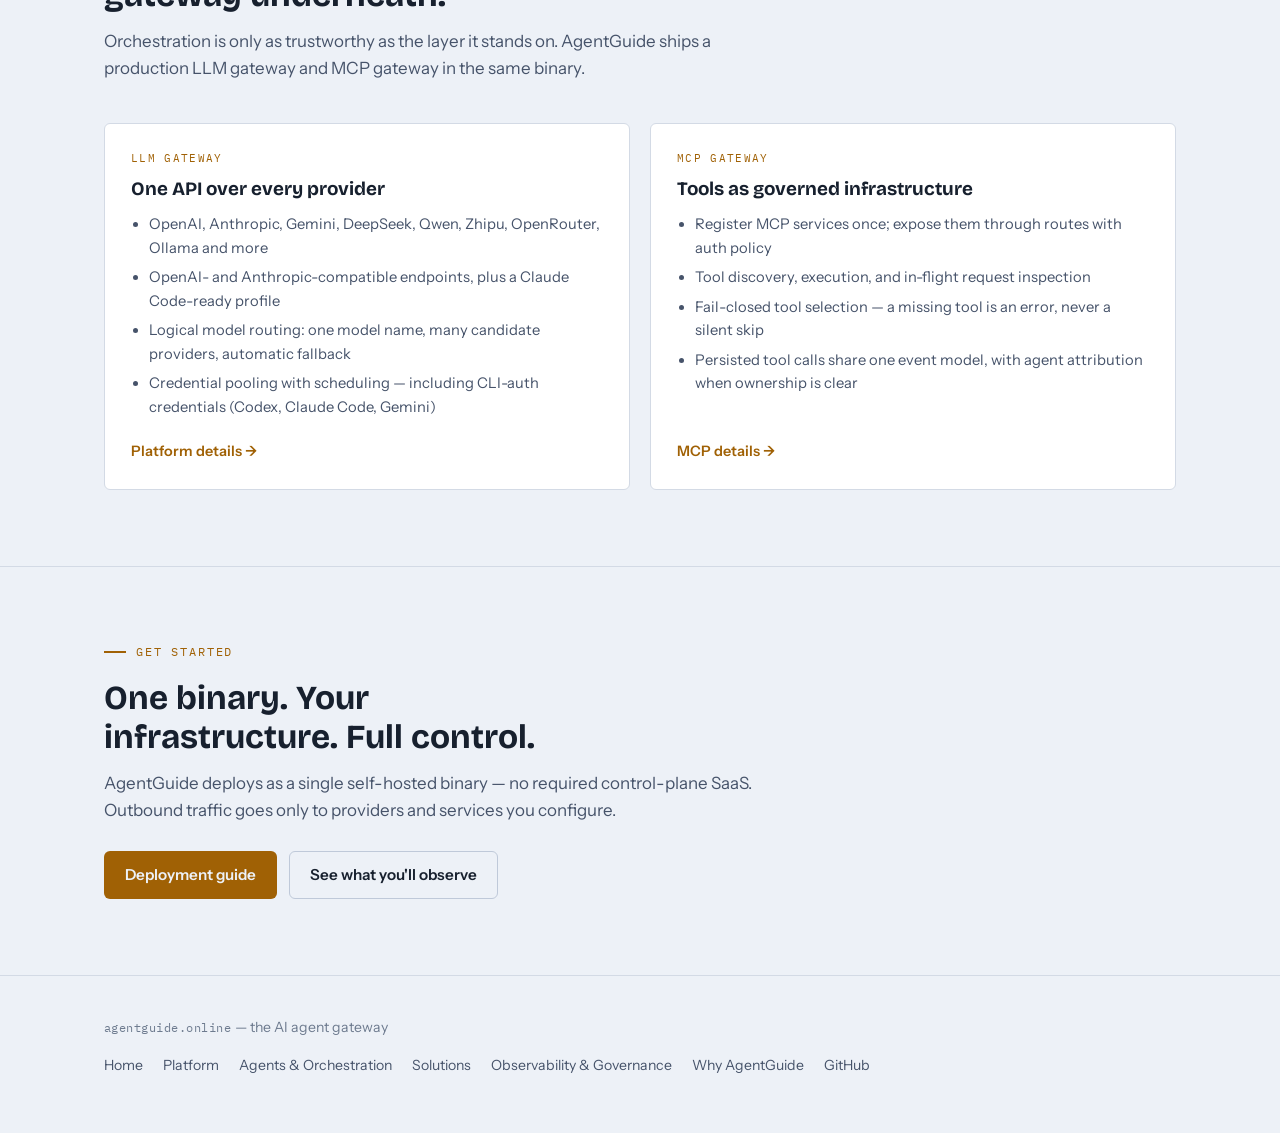
==== commit d6d57fa4: "docs: design unified workflow runtime" ====
--- a/website/index.html
+++ b/website/index.html
@@ -211,7 +211,7 @@
           <p>
             Agents on your infrastructure can register as first-class identities
             with resource and route references. Direct HTTP task dispatch is part
-            of the external-task roadmap; it is not an execution backend in v0.5.
+            of the external-task roadmap; it is not yet an execution backend.
           </p>
         </div>
       </div>
@@ -232,8 +232,8 @@
       <h2>Workspaces and workflows turn agents into a workforce.</h2>
       <p class="lede">
         Single agents answer questions. Fleets of agents deliver projects.
-        AgentGuide is built toward the second. v0.5 ships the runtime, identity,
-        topology, permission, and observability foundations; shared mission
+        AgentGuide is built toward the second. Today it provides the runtime,
+        identity, topology, permission, and observability foundations; shared mission
         workspaces and workflows across independent agents are the next layer.
       </p>
       <div class="card-grid">
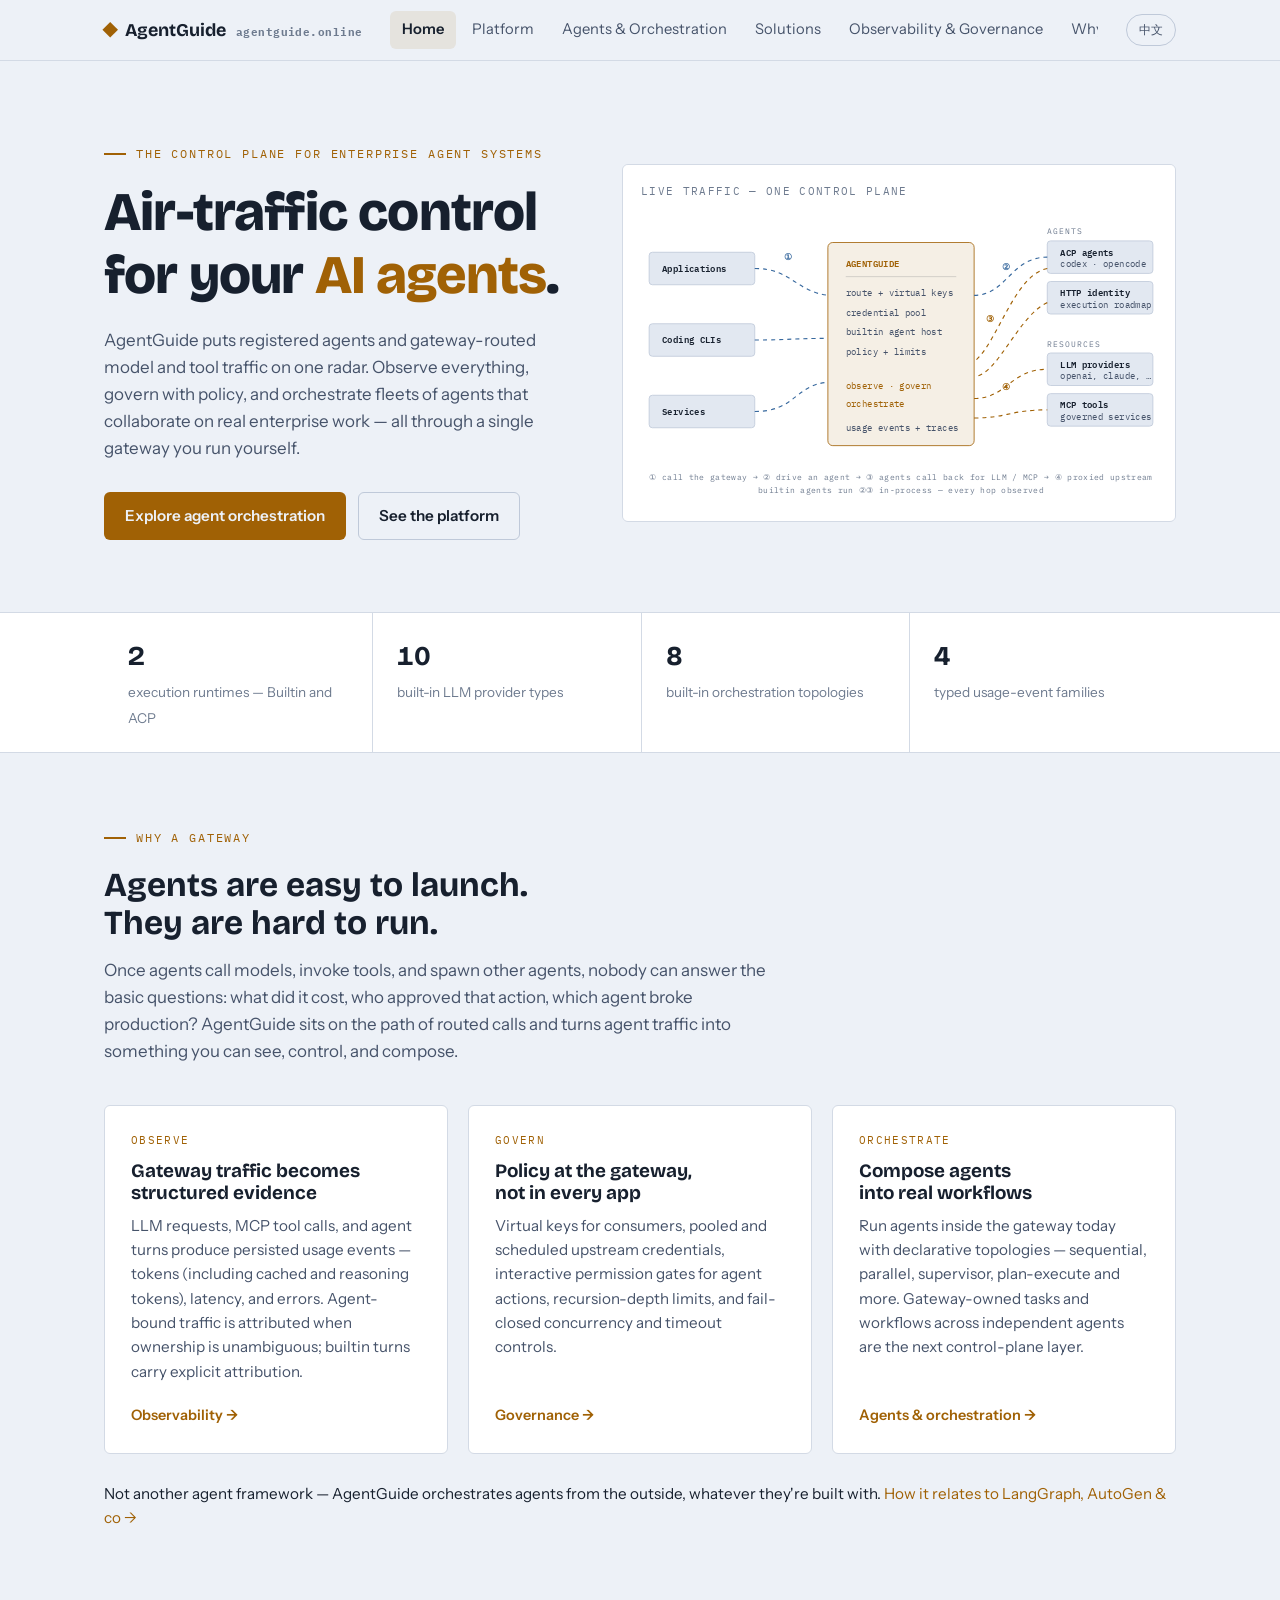
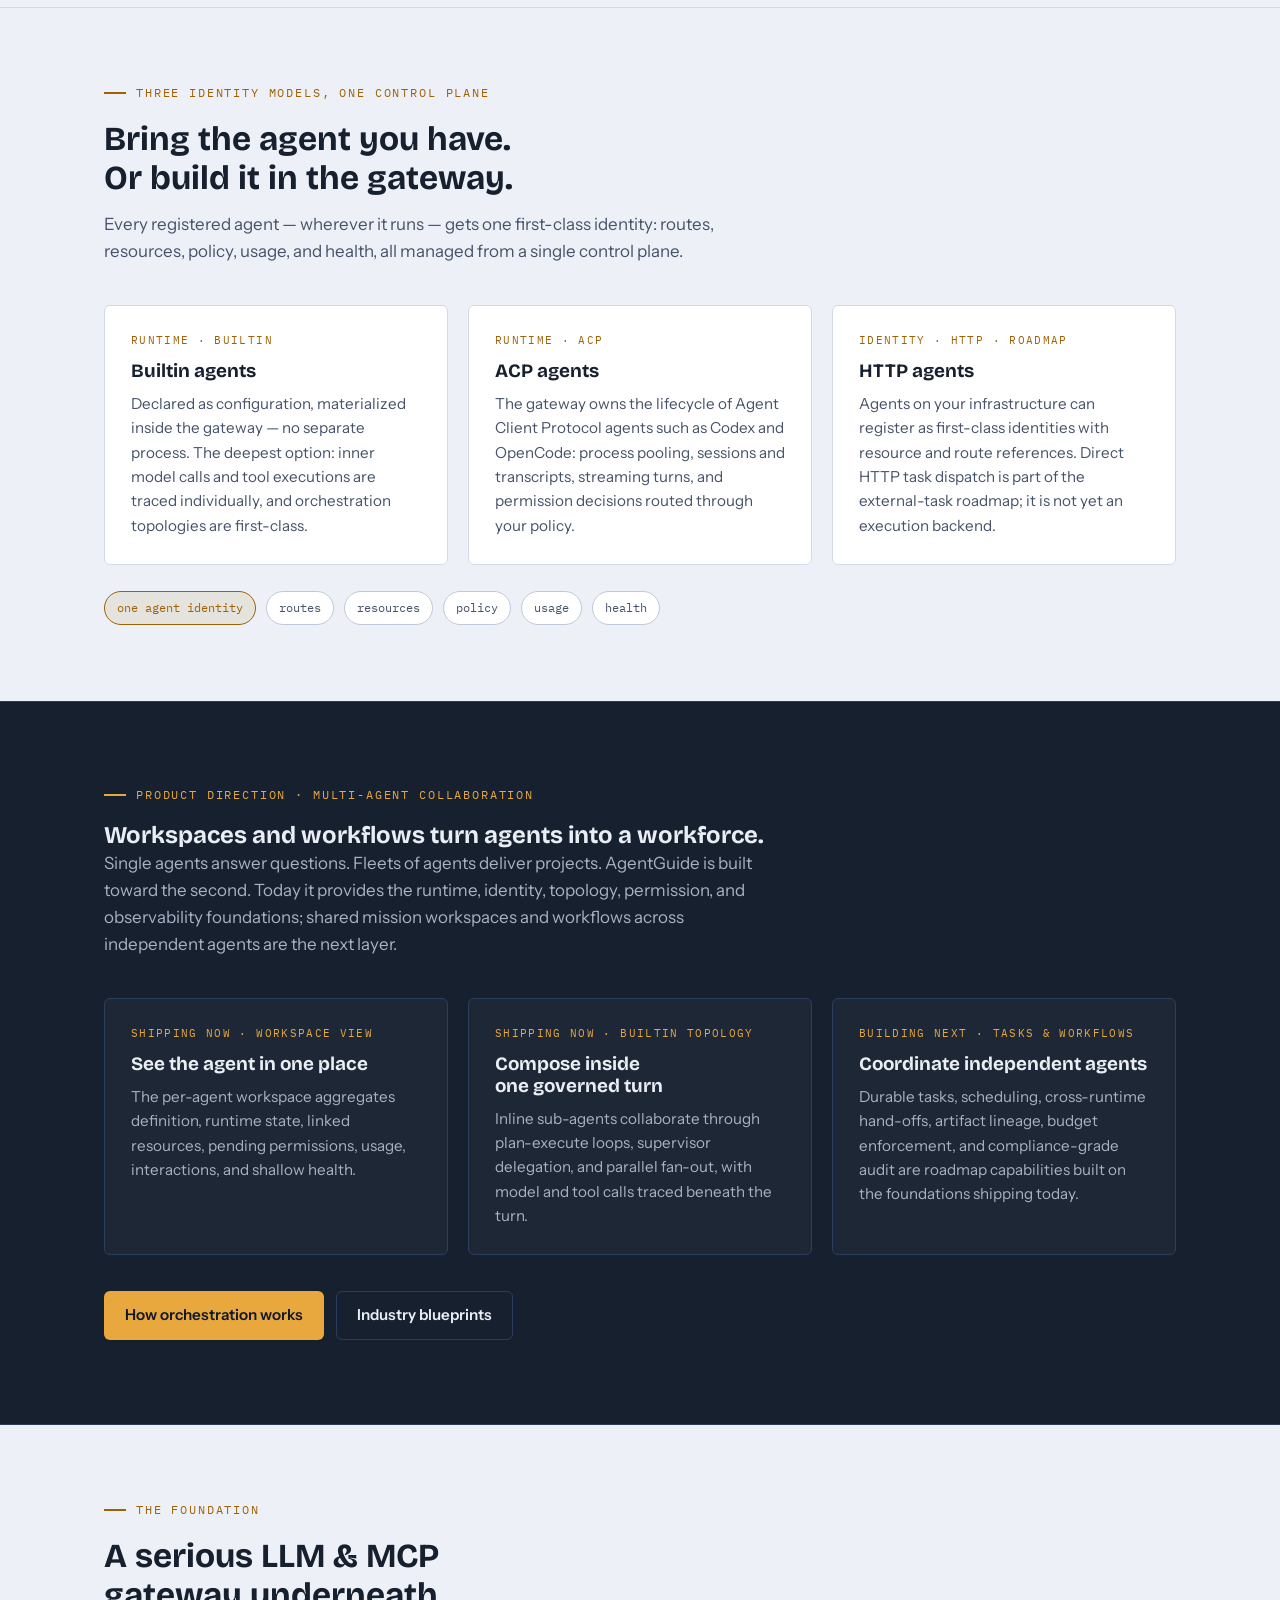
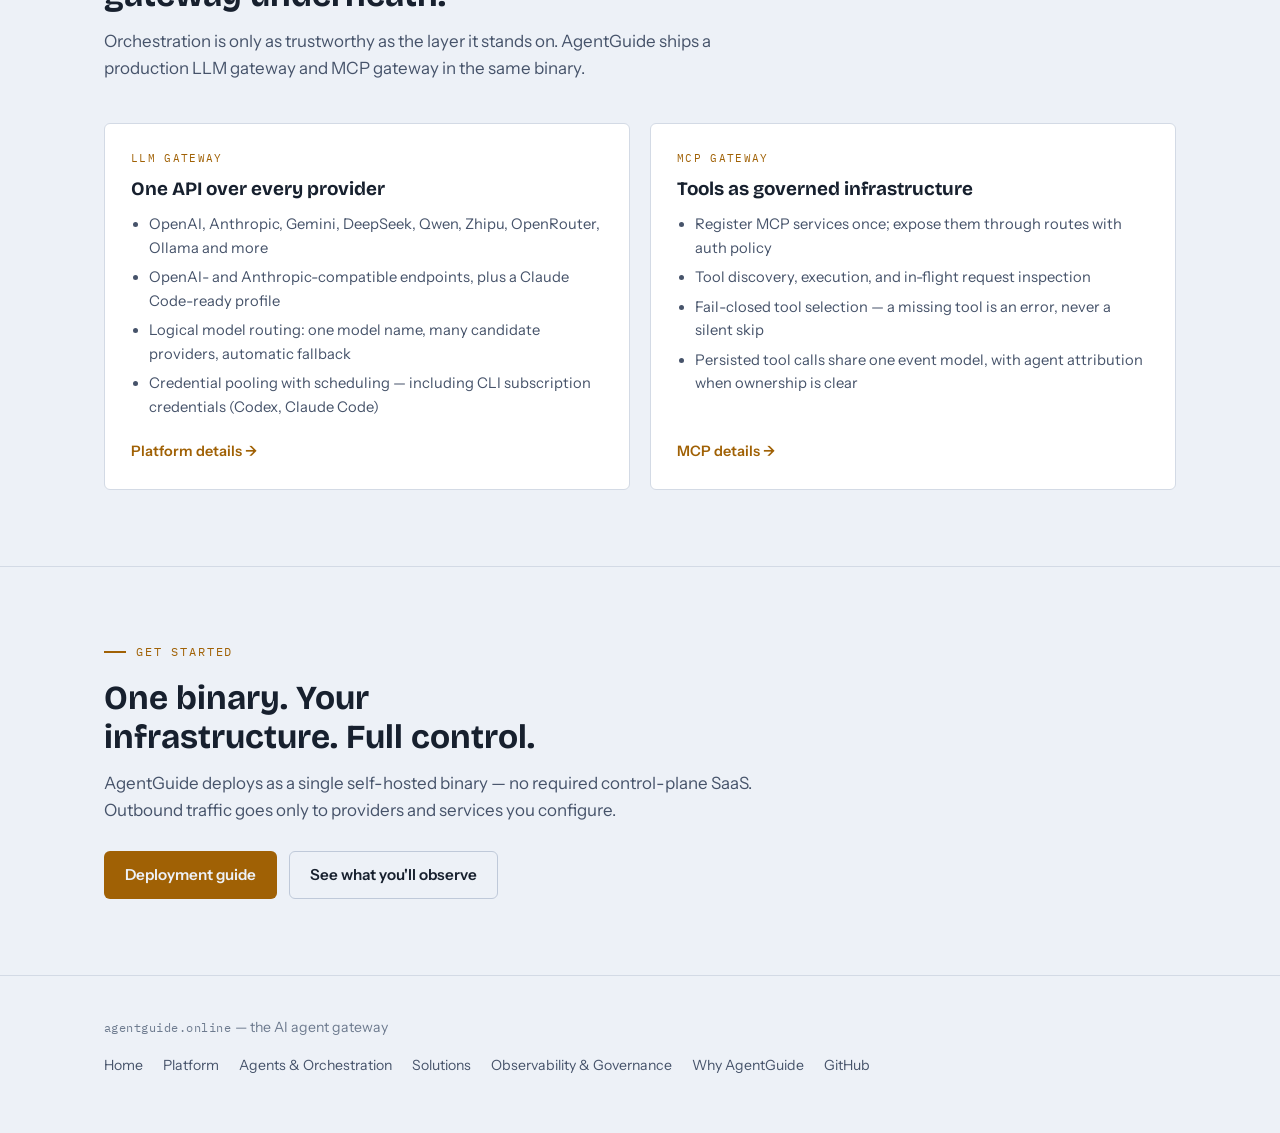
==== commit b49e7140: "docs(website): align agent runtime release messaging and fix credential auth claims" ====
--- a/website/index.html
+++ b/website/index.html
@@ -54,7 +54,7 @@
       </div>
       <div class="diagram-frame">
         <span class="kicker">live traffic — one control plane</span>
-        <svg viewBox="0 0 640 360" role="img" aria-label="Diagram: consumers drive agents through the AgentGuide gateway; agents call back through the same gateway for LLM and MCP resources">
+        <svg viewBox="0 0 640 360" role="img" aria-label="Diagram: consumers drive builtin and ACP agents through the AgentGuide gateway; HTTP agents are registered identities with execution on the roadmap; agents call back through the gateway for LLM and MCP resources">
           <!-- left: consumers -->
           <rect class="dg-box" x="10" y="52" width="130" height="40" rx="4"></rect>
           <text class="dg-label dg-label-strong" x="26" y="76">Applications</text>
@@ -75,14 +75,14 @@
           <text class="dg-label dg-label-accent" x="252" y="242">orchestrate</text>
           <text class="dg-label" x="252" y="272">usage events + traces</text>
 
-          <!-- right: agents — driven by the gateway, calling back through it -->
+          <!-- right: executable ACP agents plus registered HTTP identities -->
           <text class="dg-label dg-group" x="500" y="30">agents</text>
           <rect class="dg-box" x="500" y="38" width="130" height="40" rx="4"></rect>
           <text class="dg-label dg-label-strong" x="516" y="56">ACP agents</text>
           <text class="dg-label" x="516" y="70">codex · opencode</text>
           <rect class="dg-box" x="500" y="88" width="130" height="40" rx="4"></rect>
-          <text class="dg-label dg-label-strong" x="516" y="106">HTTP agents</text>
-          <text class="dg-label" x="516" y="120">your own services</text>
+          <text class="dg-label dg-label-strong" x="516" y="106">HTTP identity</text>
+          <text class="dg-label" x="516" y="120">execution roadmap</text>
 
           <!-- right: resources — call-back targets -->
           <text class="dg-label dg-group" x="500" y="168">resources</text>
@@ -206,7 +206,7 @@
           </p>
         </div>
         <div class="card">
-          <span class="kicker">runtime · http</span>
+          <span class="kicker">identity · http · roadmap</span>
           <h3>HTTP agents</h3>
           <p>
             Agents on your infrastructure can register as first-class identities
@@ -287,7 +287,7 @@
             <li>OpenAI, Anthropic, Gemini, DeepSeek, Qwen, Zhipu, OpenRouter, Ollama and more</li>
             <li>OpenAI- and Anthropic-compatible endpoints, plus a Claude Code-ready profile</li>
             <li>Logical model routing: one model name, many candidate providers, automatic fallback</li>
-            <li>Credential pooling with scheduling — including CLI-auth credentials (Codex, Claude Code, Gemini)</li>
+            <li>Credential pooling with scheduling — including CLI subscription credentials (Codex, Claude Code)</li>
           </ul>
           <a class="more" href="platform.html">Platform details →</a>
         </div>
